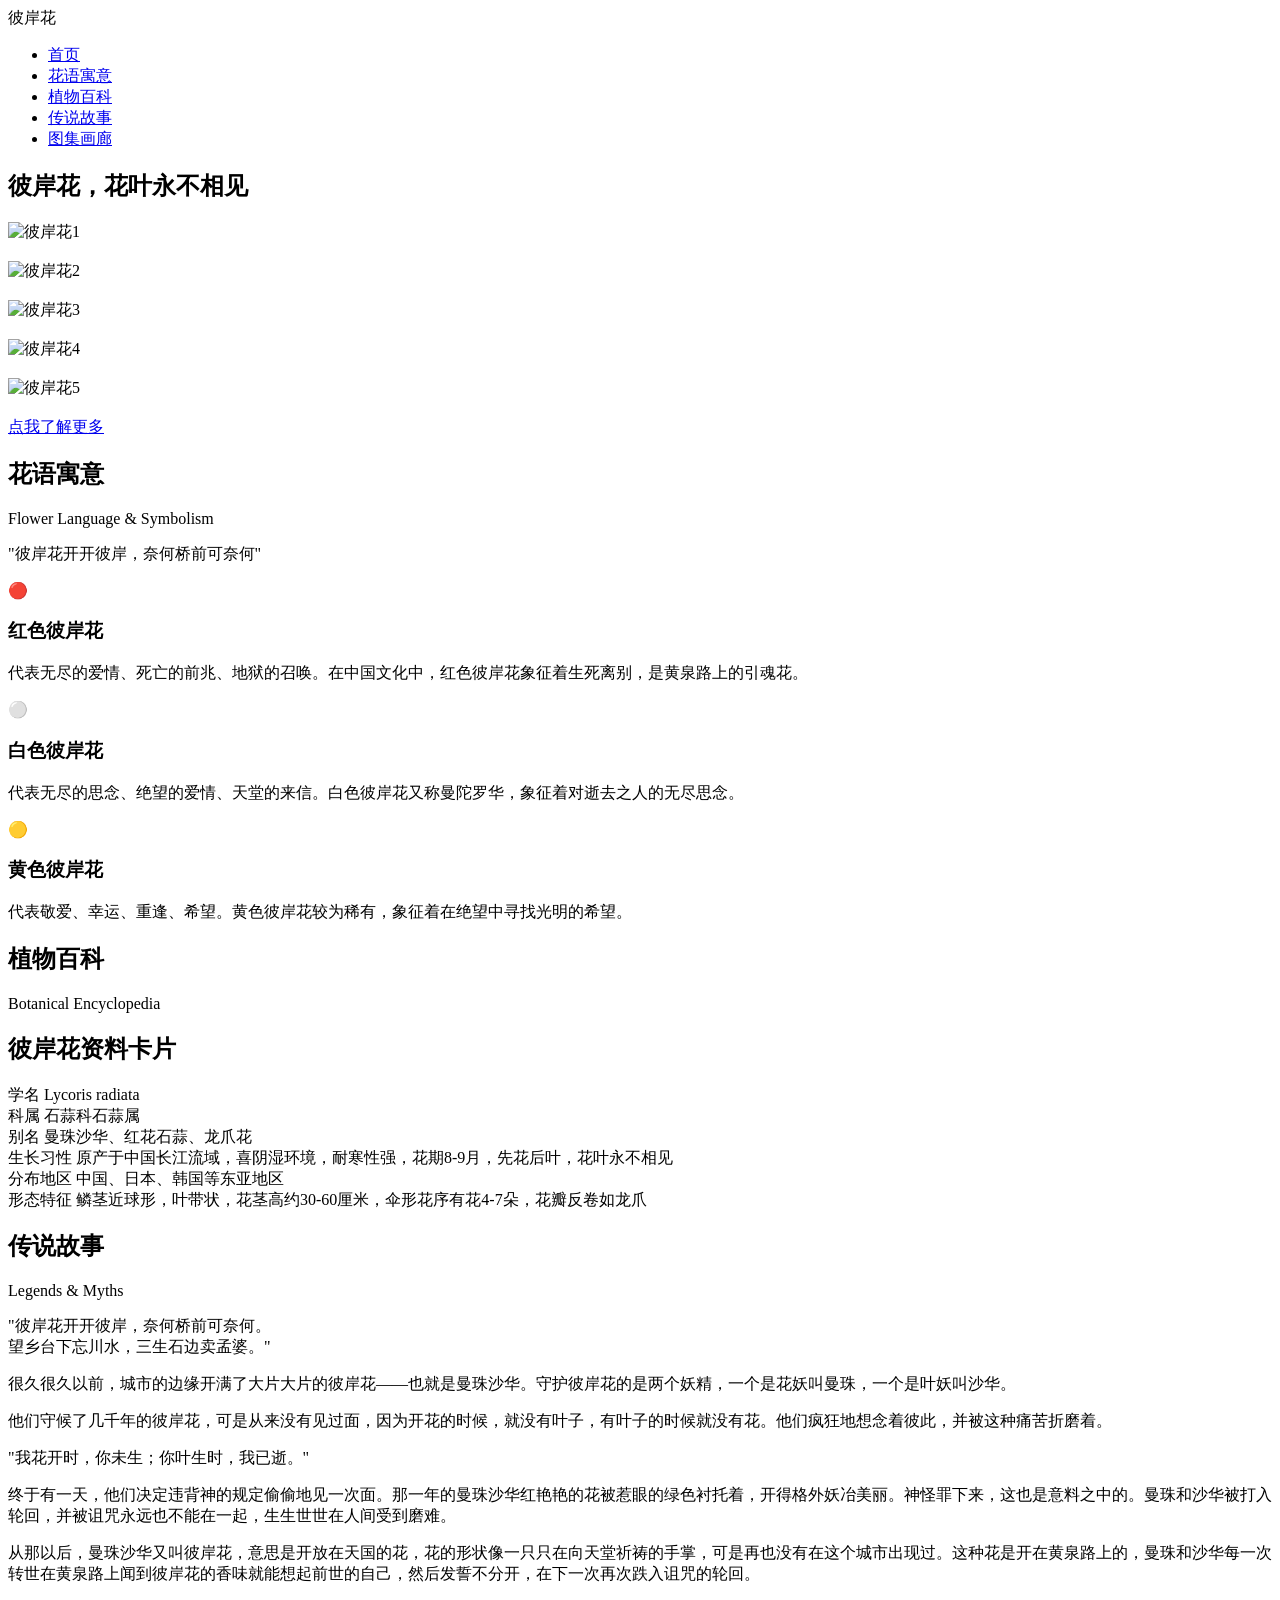
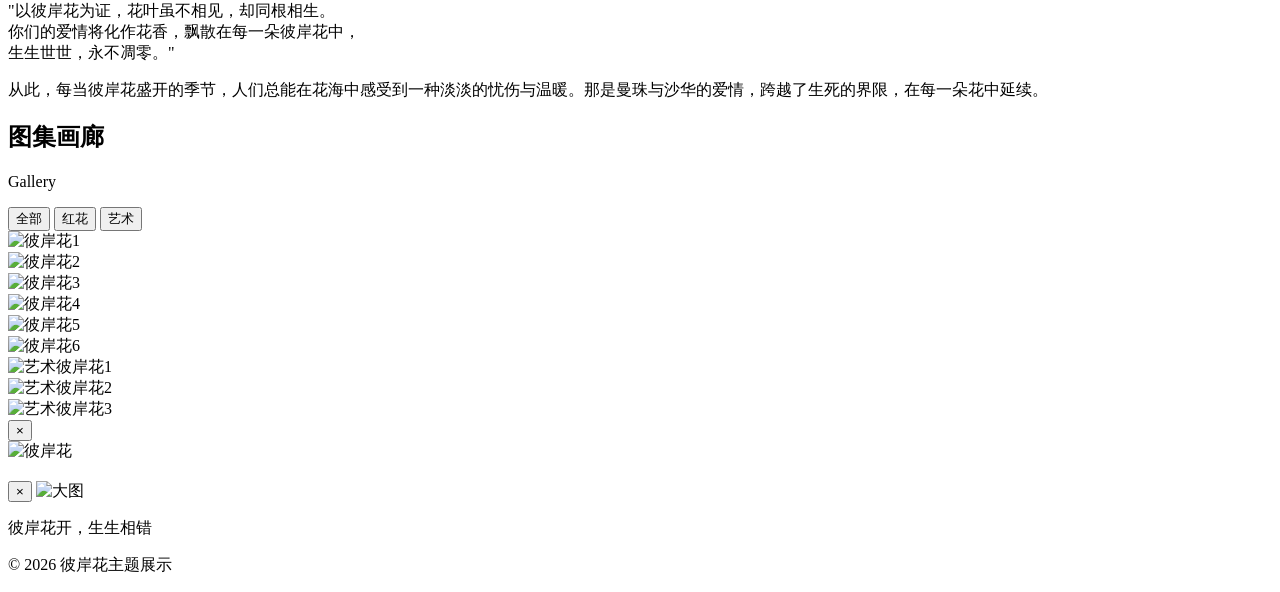
==== index.html @ a789570f "Add files via upload" ====
﻿<!DOCTYPE html>
<html lang="zh-CN">
<head>
    <meta charset="UTF-8">
    <meta name="viewport" content="width=device-width, initial-scale=1.0">
    <title>彼岸花?- 花叶永不相见</title>
    <link href="https://fonts.googleapis.com/css2?family=Noto+Serif+SC:wght@300;400;600;700&family=Cinzel:wght@400;600&display=swap" rel="stylesheet">
    <link rel="stylesheet" href="css/style.css">
</head>
<body>
    <div class="particles" id="particles"></div>

    <nav class="navbar" id="navbar">
        <div class="nav-container">
            <div class="nav-logo" onclick="goHome()">彼岸花</div>
            <ul class="nav-links">
                <li><a href="#home" class="nav-link active">首页</a></li>
                <li><a href="#meaning" class="nav-link">花语寓意</a></li>
                <li><a href="#encyclopedia" class="nav-link">植物百科</a></li>
                <li><a href="#legend" class="nav-link">传说故事</a></li>
                <li><a href="#gallery" class="nav-link">图集画廊</a></li>
            </ul>
        </div>
    </nav>

<section class="home-section" id="home">
        <div class="home-bg"></div>
        <div class="home-overlay"></div>
        
        <h1 class="home-title">彼岸花，花叶永不相见</h1>
        
        <div class="gallery">
            <div class="gallery-item">
                <img src="https://chat-image.stepfun.com/tos-cn-i-9xxiciwj9y/61bf7e4d0f884f94bd06cba8358c5c0d~tplv-9xxiciwj9y-image.image" alt="彼岸花1" loading="lazy">
                <div class="reflection"><img src="https://chat-image.stepfun.com/tos-cn-i-9xxiciwj9y/61bf7e4d0f884f94bd06cba8358c5c0d~tplv-9xxiciwj9y-image.image" alt=""></div>
            </div>
            <div class="gallery-item">
                <img src="https://chat-image.stepfun.com/tos-cn-i-9xxiciwj9y/e67b944f9f6040c691f8651fb9224ced~tplv-9xxiciwj9y-image.image" alt="彼岸花2" loading="lazy">
                <div class="reflection"><img src="https://chat-image.stepfun.com/tos-cn-i-9xxiciwj9y/e67b944f9f6040c691f8651fb9224ced~tplv-9xxiciwj9y-image.image" alt=""></div>
            </div>
            <div class="gallery-item">
                <img src="https://chat-image.stepfun.com/tos-cn-i-9xxiciwj9y/4b139990c70d4673a95e34310ca3e1bc~tplv-9xxiciwj9y-image.image" alt="彼岸花3" loading="lazy">
                <div class="reflection"><img src="https://chat-image.stepfun.com/tos-cn-i-9xxiciwj9y/4b139990c70d4673a95e34310ca3e1bc~tplv-9xxiciwj9y-image.image" alt=""></div>
            </div>
            <div class="gallery-item">
                <img src="https://chat-image.stepfun.com/tos-cn-i-9xxiciwj9y/520f0f4b93d1445a9ccebab48f441dea~tplv-9xxiciwj9y-image.image" alt="彼岸花4" loading="lazy">
                <div class="reflection"><img src="https://chat-image.stepfun.com/tos-cn-i-9xxiciwj9y/520f0f4b93d1445a9ccebab48f441dea~tplv-9xxiciwj9y-image.image" alt=""></div>
            </div>
            <div class="gallery-item">
                <img src="https://chat-image.stepfun.com/tos-cn-i-9xxiciwj9y/96ccd3e91bcd44f58f0f7b4d4b2bee2b~tplv-9xxiciwj9y-image.image" alt="彼岸花5" loading="lazy">
                <div class="reflection"><img src="https://chat-image.stepfun.com/tos-cn-i-9xxiciwj9y/96ccd3e91bcd44f58f0f7b4d4b2bee2b~tplv-9xxiciwj9y-image.image" alt=""></div>
            </div>
        </div>
        
        <a href="#meaning" class="explore-btn">点我了解更多</a>
    </section>

    <section class="page-content single-page-section" id="meaning">

        <div class="page-header">
            <h1 class="page-title">花语寓意</h1>
            <p class="page-subtitle">Flower Language & Symbolism</p>
        </div>

        <section class="meaning-section">
            <div class="meaning-intro">
                <p class="meaning-quote">"彼岸花开开彼岸，奈何桥前可奈何"</p>
            </div>

            <div class="meaning-grid">
                <div class="meaning-card" onclick="openModal('red')">
                    <div class="card-icon">🔴</div>
                    <h3>红色彼岸花</h3>
                    <p>代表无尽的爱情、死亡的前兆、地狱的召唤。在中国文化中，红色彼岸花象征着生死离别，是黄泉路上的引魂花。</p>
                </div>

                <div class="meaning-card" onclick="openModal('white')">
                    <div class="card-icon">⚪</div>
                    <h3>白色彼岸花</h3>
                    <p>代表无尽的思念、绝望的爱情、天堂的来信。白色彼岸花又称曼陀罗华，象征着对逝去之人的无尽思念。</p>
                </div>

                <div class="meaning-card" onclick="openModal('yellow')">
                    <div class="card-icon">🟡</div>
                    <h3>黄色彼岸花</h3>
                    <p>代表敬爱、幸运、重逢、希望。黄色彼岸花较为稀有，象征着在绝望中寻找光明的希望。</p>
                </div>
            </div>
        </section>
    
    </section>

    <section class="page-content single-page-section" id="encyclopedia">

        <div class="page-header">
            <h1 class="page-title">植物百科</h1>
            <p class="page-subtitle">Botanical Encyclopedia</p>
        </div>

        <section class="encyclopedia-section">
            <div class="info-card-main">
                <h2 class="info-card-title">彼岸花资料卡片</h2>
                <div class="info-list">
                    <div class="info-item">
                        <span class="info-label">学名</span>
                        <span class="info-value">Lycoris radiata</span>
                    </div>
                    <div class="info-item">
                        <span class="info-label">科属</span>
                        <span class="info-value">石蒜科石蒜属</span>
                    </div>
                    <div class="info-item">
                        <span class="info-label">别名</span>
                        <span class="info-value">曼珠沙华、红花石蒜、龙爪花</span>
                    </div>
                    <div class="info-item">
                        <span class="info-label">生长习性</span>
                        <span class="info-value">原产于中国长江流域，喜阴湿环境，耐寒性强，花期8-9月，先花后叶，花叶永不相见</span>
                    </div>
                    <div class="info-item">
                        <span class="info-label">分布地区</span>
                        <span class="info-value">中国、日本、韩国等东亚地区</span>
                    </div>
                    <div class="info-item">
                        <span class="info-label">形态特征</span>
                        <span class="info-value">鳞茎近球形，叶带状，花茎高约30-60厘米，伞形花序有花4-7朵，花瓣反卷如龙爪</span>
                    </div>
                </div>
            </div>
        </section>
    
    </section>

    <section class="page-content single-page-section" id="legend">

        <div class="page-header">
            <h1 class="page-title">传说故事</h1>
            <p class="page-subtitle">Legends & Myths</p>
        </div>

        <section class="legend-section">
            <div class="legend-content">
                <div class="legend-quote">
                    "彼岸花开开彼岸，奈何桥前可奈何。<br>
                    望乡台下忘川水，三生石边卖孟婆。"
                </div>

                <p>很久很久以前，城市的边缘开满了大片大片的彼岸花——也就是曼珠沙华。守护彼岸花的是两个妖精，一个是花妖叫曼珠，一个是叶妖叫沙华。</p>

                <p>他们守候了几千年的彼岸花，可是从来没有见过面，因为开花的时候，就没有叶子，有叶子的时候就没有花。他们疯狂地想念着彼此，并被这种痛苦折磨着。</p>

                <div class="legend-quote">
                    "我花开时，你未生；你叶生时，我已逝。"
                </div>

                <p>终于有一天，他们决定违背神的规定偷偷地见一次面。那一年的曼珠沙华红艳艳的花被惹眼的绿色衬托着，开得格外妖冶美丽。神怪罪下来，这也是意料之中的。曼珠和沙华被打入轮回，并被诅咒永远也不能在一起，生生世世在人间受到磨难。</p>

                <p>从那以后，曼珠沙华又叫彼岸花，意思是开放在天国的花，花的形状像一只只在向天堂祈祷的手掌，可是再也没有在这个城市出现过。这种花是开在黄泉路上的，曼珠和沙华每一次转世在黄泉路上闻到彼岸花的香味就能想起前世的自己，然后发誓不分开，在下一次再次跌入诅咒的轮回。</p>

                <div class="legend-quote">
                    "以彼岸花为证，花叶虽不相见，却同根相生。<br>
                    你们的爱情将化作花香，飘散在每一朵彼岸花中，<br>
                    生生世世，永不凋零。"
                </div>

                <p>从此，每当彼岸花盛开的季节，人们总能在花海中感受到一种淡淡的忧伤与温暖。那是曼珠与沙华的爱情，跨越了生死的界限，在每一朵花中延续。</p>
            </div>
        </section>
    
    </section>

    <section class="page-content single-page-section" id="gallery">

        <div class="page-header">
            <h1 class="page-title">图集画廊</h1>
            <p class="page-subtitle">Gallery</p>
        </div>

        <section class="gallery-section">
            <div class="gallery-filter">
                <button class="filter-btn active" data-filter="all">全部</button>
                <button class="filter-btn" data-filter="red">红花</button>
                <button class="filter-btn" data-filter="art">艺术</button>
            </div>

            <div class="gallery-grid">
                <div class="gallery-grid-item" data-category="red">
                    <img src="https://chat-image.stepfun.com/tos-cn-i-9xxiciwj9y/61bf7e4d0f884f94bd06cba8358c5c0d~tplv-9xxiciwj9y-image.image" alt="彼岸花1">
                </div>
                <div class="gallery-grid-item" data-category="red">
                    <img src="https://chat-image.stepfun.com/tos-cn-i-9xxiciwj9y/e67b944f9f6040c691f8651fb9224ced~tplv-9xxiciwj9y-image.image" alt="彼岸花2">
                </div>
                <div class="gallery-grid-item" data-category="red">
                    <img src="https://chat-image.stepfun.com/tos-cn-i-9xxiciwj9y/4b139990c70d4673a95e34310ca3e1bc~tplv-9xxiciwj9y-image.image" alt="彼岸花3">
                </div>
                <div class="gallery-grid-item" data-category="red">
                    <img src="https://chat-image.stepfun.com/tos-cn-i-9xxiciwj9y/520f0f4b93d1445a9ccebab48f441dea~tplv-9xxiciwj9y-image.image" alt="彼岸花4">
                </div>
                <div class="gallery-grid-item" data-category="red">
                    <img src="https://chat-image.stepfun.com/tos-cn-i-9xxiciwj9y/96ccd3e91bcd44f58f0f7b4d4b2bee2b~tplv-9xxiciwj9y-image.image" alt="彼岸花5">
                </div>
                <div class="gallery-grid-item" data-category="red">
                    <img src="https://chat-image.stepfun.com/tos-cn-i-9xxiciwj9y/fe97ab08636d4331b849d9edc5410463~tplv-9xxiciwj9y-image.image" alt="彼岸花6">
                </div>
                <div class="gallery-grid-item" data-category="art">
                    <img src="https://chat-image.stepfun.com/tos-cn-i-9xxiciwj9y/41e91928c6134a3686fac70a3fae1619~tplv-9xxiciwj9y-image.image" alt="艺术彼岸花1">
                </div>
                <div class="gallery-grid-item" data-category="art">
                    <img src="https://chat-image.stepfun.com/tos-cn-i-9xxiciwj9y/5e4a88eedfc74b8381b86f35b4298204~tplv-9xxiciwj9y-image.image" alt="艺术彼岸花2">
                </div>
                <div class="gallery-grid-item" data-category="art">
                    <img src="https://chat-image.stepfun.com/tos-cn-i-9xxiciwj9y/b3c3f65bc3d44114816208895be1b74e~tplv-9xxiciwj9y-image.image" alt="艺术彼岸花3">
                </div>
            </div>
        </section>
    
    </section>

    <div class="modal-overlay" id="modalOverlay" onclick="closeModal(event)">
        <div class="modal-content" onclick="event.stopPropagation()">
            <button class="modal-close" onclick="closeModal()">&times;</button>
            <div class="modal-body">
                <div class="modal-image">
                    <img id="modalImg" src="" alt="彼岸花">
                </div>
                <div class="modal-text">
                    <h3 id="modalTitle"></h3>
                    <p id="modalDesc"></p>
                </div>
            </div>
        </div>
    </div>

    <!-- 页脚 -->

    <div class="lightbox" id="lightbox">
        <div class="lightbox-content">
            <button class="lightbox-close" onclick="closeLightbox()">&times;</button>
            <img src="" alt="大图" id="lightbox-img">
        </div>
    </div>

    <!-- 页脚 -->

    <footer class="footer">
        <div class="footer-content">
            <p class="footer-text">彼岸花开，生生相错</p>
            <p class="footer-copyright">© 2026 彼岸花主题展示</p>
        </div>
    </footer>

    <script src="js/main.js"></script>
    <script src="js/gallery.js"></script>
    <script>

        const modalData = {
            red: {
                title: '红色彼岸花',
                image: 'https://chat-image.stepfun.com/tos-cn-i-9xxiciwj9y/56d2d095294c432498c06f054a56cc3f~tplv-9xxiciwj9y-image.image',
                desc: '代表无尽的爱情、死亡的前兆、地狱的召唤。在中国文化中，红色彼岸花象征着生死离别，是黄泉路上的引魂花。'
            },
            white: {
                title: '白色彼岸花',
                image: 'https://chat-image.stepfun.com/tos-cn-i-9xxiciwj9y/766ebb539b604a15ac631e46080cce99~tplv-9xxiciwj9y-image.image',
                desc: '代表无尽的思念、绝望的爱情、天堂的来信。白色彼岸花又称曼陀罗华，象征着对逝去之人的无尽思念。'
            },
            yellow: {
                title: '黄色彼岸花',
                image: 'https://chat-image.stepfun.com/tos-cn-i-9xxiciwj9y/1d9c2271aad242e0a7a9533d956745e4~tplv-9xxiciwj9y-image.image',
                desc: '代表敬爱、幸运、重逢、希望。黄色彼岸花较为稀有，象征着在绝望中寻找光明的希望。'
            }
        };

        function openModal(type) {
            const data = modalData[type];
            document.getElementById('modalImg').src = data.image;
            document.getElementById('modalTitle').textContent = data.title;
            document.getElementById('modalDesc').textContent = data.desc;
            document.getElementById('modalOverlay').classList.add('active');
            document.body.style.overflow = 'hidden';
        }

        function closeModal(event) {
            if (!event || event.target === document.getElementById('modalOverlay')) {
                document.getElementById('modalOverlay').classList.remove('active');
                document.body.style.overflow = '';
            }
        }

        document.addEventListener('keydown', (e) => {
            if (e.key === 'Escape') closeModal();
        });
    
    </script>
</body>
</html>
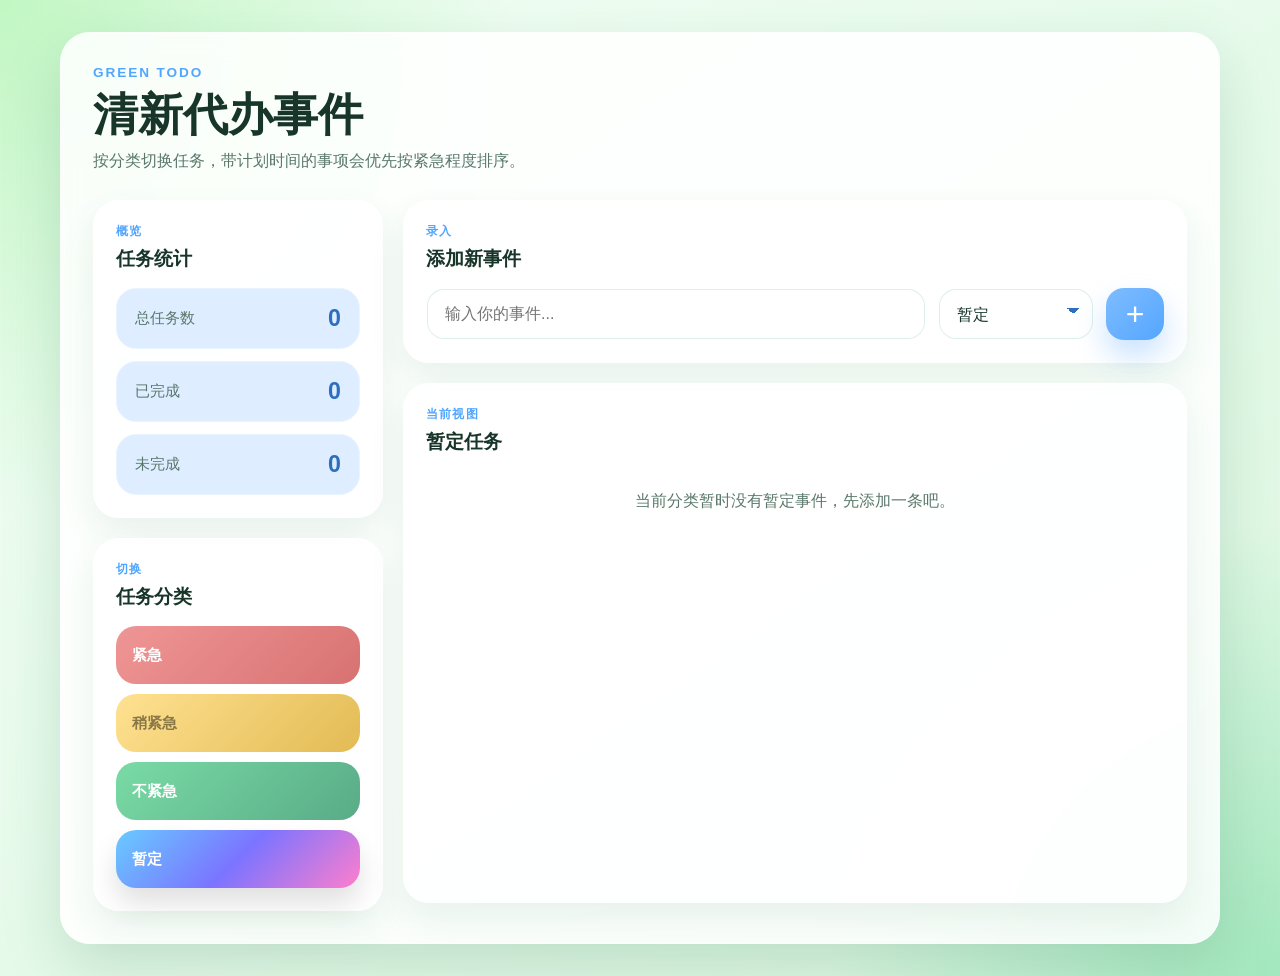
==== commit 731f3702: "Add files via upload 一个待做事件清单，用于计划每日任务，支持添加事件，选择紧急程度，事件的三点菜单可标记事件的状态（如完成，未完成），删除事件，计划什么事件完成。" ====
--- a/index.html
+++ b/index.html
@@ -1,296 +1,125 @@
-﻿<!DOCTYPE html>
+<!DOCTYPE html>
 <html lang="zh-CN">
 <head>
-    <meta charset="UTF-8">
-    <meta name="viewport" content="width=device-width, initial-scale=1.0">
-    <title>彼岸花?- 花叶永不相见</title>
-    <link href="https://fonts.googleapis.com/css2?family=Noto+Serif+SC:wght@300;400;600;700&family=Cinzel:wght@400;600&display=swap" rel="stylesheet">
-    <link rel="stylesheet" href="css/style.css">
+  <meta charset="UTF-8">
+  <meta name="viewport" content="width=device-width, initial-scale=1.0">
+  <title>清新代办清单</title>
+  <link rel="stylesheet" href="style.css">
 </head>
-<body>
-    <div class="particles" id="particles"></div>
+<body data-category="tentative">
+  <main class="app-shell">
+    <section class="todo-card">
+      <div class="hero">
+        <p class="eyebrow">Green Todo</p>
+        <h1>清新代办事件</h1>
+        <p class="subtitle">按分类切换任务，带计划时间的事项会优先按紧急程度排序。</p>
+      </div>
 
-    <nav class="navbar" id="navbar">
-        <div class="nav-container">
-            <div class="nav-logo" onclick="goHome()">彼岸花</div>
-            <ul class="nav-links">
-                <li><a href="#home" class="nav-link active">首页</a></li>
-                <li><a href="#meaning" class="nav-link">花语寓意</a></li>
-                <li><a href="#encyclopedia" class="nav-link">植物百科</a></li>
-                <li><a href="#legend" class="nav-link">传说故事</a></li>
-                <li><a href="#gallery" class="nav-link">图集画廊</a></li>
-            </ul>
-        </div>
-    </nav>
-
-<section class="home-section" id="home">
-        <div class="home-bg"></div>
-        <div class="home-overlay"></div>
-        
-        <h1 class="home-title">彼岸花，花叶永不相见</h1>
-        
-        <div class="gallery">
-            <div class="gallery-item">
-                <img src="https://chat-image.stepfun.com/tos-cn-i-9xxiciwj9y/61bf7e4d0f884f94bd06cba8358c5c0d~tplv-9xxiciwj9y-image.image" alt="彼岸花1" loading="lazy">
-                <div class="reflection"><img src="https://chat-image.stepfun.com/tos-cn-i-9xxiciwj9y/61bf7e4d0f884f94bd06cba8358c5c0d~tplv-9xxiciwj9y-image.image" alt=""></div>
-            </div>
-            <div class="gallery-item">
-                <img src="https://chat-image.stepfun.com/tos-cn-i-9xxiciwj9y/e67b944f9f6040c691f8651fb9224ced~tplv-9xxiciwj9y-image.image" alt="彼岸花2" loading="lazy">
-                <div class="reflection"><img src="https://chat-image.stepfun.com/tos-cn-i-9xxiciwj9y/e67b944f9f6040c691f8651fb9224ced~tplv-9xxiciwj9y-image.image" alt=""></div>
-            </div>
-            <div class="gallery-item">
-                <img src="https://chat-image.stepfun.com/tos-cn-i-9xxiciwj9y/4b139990c70d4673a95e34310ca3e1bc~tplv-9xxiciwj9y-image.image" alt="彼岸花3" loading="lazy">
-                <div class="reflection"><img src="https://chat-image.stepfun.com/tos-cn-i-9xxiciwj9y/4b139990c70d4673a95e34310ca3e1bc~tplv-9xxiciwj9y-image.image" alt=""></div>
-            </div>
-            <div class="gallery-item">
-                <img src="https://chat-image.stepfun.com/tos-cn-i-9xxiciwj9y/520f0f4b93d1445a9ccebab48f441dea~tplv-9xxiciwj9y-image.image" alt="彼岸花4" loading="lazy">
-                <div class="reflection"><img src="https://chat-image.stepfun.com/tos-cn-i-9xxiciwj9y/520f0f4b93d1445a9ccebab48f441dea~tplv-9xxiciwj9y-image.image" alt=""></div>
-            </div>
-            <div class="gallery-item">
-                <img src="https://chat-image.stepfun.com/tos-cn-i-9xxiciwj9y/96ccd3e91bcd44f58f0f7b4d4b2bee2b~tplv-9xxiciwj9y-image.image" alt="彼岸花5" loading="lazy">
-                <div class="reflection"><img src="https://chat-image.stepfun.com/tos-cn-i-9xxiciwj9y/96ccd3e91bcd44f58f0f7b4d4b2bee2b~tplv-9xxiciwj9y-image.image" alt=""></div>
-            </div>
-        </div>
-        
-        <a href="#meaning" class="explore-btn">点我了解更多</a>
-    </section>
-
-    <section class="page-content single-page-section" id="meaning">
-
-        <div class="page-header">
-            <h1 class="page-title">花语寓意</h1>
-            <p class="page-subtitle">Flower Language & Symbolism</p>
-        </div>
-
-        <section class="meaning-section">
-            <div class="meaning-intro">
-                <p class="meaning-quote">"彼岸花开开彼岸，奈何桥前可奈何"</p>
+      <div class="dashboard-layout">
+        <aside class="dashboard-sidebar">
+          <section class="dashboard-panel stats-panel" aria-label="任务统计">
+            <div class="panel-heading">
+              <p class="panel-kicker">概览</p>
+              <h2>任务统计</h2>
             </div>
 
-            <div class="meaning-grid">
-                <div class="meaning-card" onclick="openModal('red')">
-                    <div class="card-icon">🔴</div>
-                    <h3>红色彼岸花</h3>
-                    <p>代表无尽的爱情、死亡的前兆、地狱的召唤。在中国文化中，红色彼岸花象征着生死离别，是黄泉路上的引魂花。</p>
-                </div>
+            <div class="stats-stack">
+              <article class="stat-chip">
+                <span class="stat-label">总任务数</span>
+                <strong id="total-count">0</strong>
+              </article>
+              <article class="stat-chip">
+                <span class="stat-label">已完成</span>
+                <strong id="completed-count">0</strong>
+              </article>
+              <article class="stat-chip">
+                <span class="stat-label">未完成</span>
+                <strong id="pending-count">0</strong>
+              </article>
+            </div>
+          </section>
 
-                <div class="meaning-card" onclick="openModal('white')">
-                    <div class="card-icon">⚪</div>
-                    <h3>白色彼岸花</h3>
-                    <p>代表无尽的思念、绝望的爱情、天堂的来信。白色彼岸花又称曼陀罗华，象征着对逝去之人的无尽思念。</p>
-                </div>
-
-                <div class="meaning-card" onclick="openModal('yellow')">
-                    <div class="card-icon">🟡</div>
-                    <h3>黄色彼岸花</h3>
-                    <p>代表敬爱、幸运、重逢、希望。黄色彼岸花较为稀有，象征着在绝望中寻找光明的希望。</p>
-                </div>
-            </div>
-        </section>
-    
-    </section>
-
-    <section class="page-content single-page-section" id="encyclopedia">
-
-        <div class="page-header">
-            <h1 class="page-title">植物百科</h1>
-            <p class="page-subtitle">Botanical Encyclopedia</p>
-        </div>
-
-        <section class="encyclopedia-section">
-            <div class="info-card-main">
-                <h2 class="info-card-title">彼岸花资料卡片</h2>
-                <div class="info-list">
-                    <div class="info-item">
-                        <span class="info-label">学名</span>
-                        <span class="info-value">Lycoris radiata</span>
-                    </div>
-                    <div class="info-item">
-                        <span class="info-label">科属</span>
-                        <span class="info-value">石蒜科石蒜属</span>
-                    </div>
-                    <div class="info-item">
-                        <span class="info-label">别名</span>
-                        <span class="info-value">曼珠沙华、红花石蒜、龙爪花</span>
-                    </div>
-                    <div class="info-item">
-                        <span class="info-label">生长习性</span>
-                        <span class="info-value">原产于中国长江流域，喜阴湿环境，耐寒性强，花期8-9月，先花后叶，花叶永不相见</span>
-                    </div>
-                    <div class="info-item">
-                        <span class="info-label">分布地区</span>
-                        <span class="info-value">中国、日本、韩国等东亚地区</span>
-                    </div>
-                    <div class="info-item">
-                        <span class="info-label">形态特征</span>
-                        <span class="info-value">鳞茎近球形，叶带状，花茎高约30-60厘米，伞形花序有花4-7朵，花瓣反卷如龙爪</span>
-                    </div>
-                </div>
-            </div>
-        </section>
-    
-    </section>
-
-    <section class="page-content single-page-section" id="legend">
-
-        <div class="page-header">
-            <h1 class="page-title">传说故事</h1>
-            <p class="page-subtitle">Legends & Myths</p>
-        </div>
-
-        <section class="legend-section">
-            <div class="legend-content">
-                <div class="legend-quote">
-                    "彼岸花开开彼岸，奈何桥前可奈何。<br>
-                    望乡台下忘川水，三生石边卖孟婆。"
-                </div>
-
-                <p>很久很久以前，城市的边缘开满了大片大片的彼岸花——也就是曼珠沙华。守护彼岸花的是两个妖精，一个是花妖叫曼珠，一个是叶妖叫沙华。</p>
-
-                <p>他们守候了几千年的彼岸花，可是从来没有见过面，因为开花的时候，就没有叶子，有叶子的时候就没有花。他们疯狂地想念着彼此，并被这种痛苦折磨着。</p>
-
-                <div class="legend-quote">
-                    "我花开时，你未生；你叶生时，我已逝。"
-                </div>
-
-                <p>终于有一天，他们决定违背神的规定偷偷地见一次面。那一年的曼珠沙华红艳艳的花被惹眼的绿色衬托着，开得格外妖冶美丽。神怪罪下来，这也是意料之中的。曼珠和沙华被打入轮回，并被诅咒永远也不能在一起，生生世世在人间受到磨难。</p>
-
-                <p>从那以后，曼珠沙华又叫彼岸花，意思是开放在天国的花，花的形状像一只只在向天堂祈祷的手掌，可是再也没有在这个城市出现过。这种花是开在黄泉路上的，曼珠和沙华每一次转世在黄泉路上闻到彼岸花的香味就能想起前世的自己，然后发誓不分开，在下一次再次跌入诅咒的轮回。</p>
-
-                <div class="legend-quote">
-                    "以彼岸花为证，花叶虽不相见，却同根相生。<br>
-                    你们的爱情将化作花香，飘散在每一朵彼岸花中，<br>
-                    生生世世，永不凋零。"
-                </div>
-
-                <p>从此，每当彼岸花盛开的季节，人们总能在花海中感受到一种淡淡的忧伤与温暖。那是曼珠与沙华的爱情，跨越了生死的界限，在每一朵花中延续。</p>
-            </div>
-        </section>
-    
-    </section>
-
-    <section class="page-content single-page-section" id="gallery">
-
-        <div class="page-header">
-            <h1 class="page-title">图集画廊</h1>
-            <p class="page-subtitle">Gallery</p>
-        </div>
-
-        <section class="gallery-section">
-            <div class="gallery-filter">
-                <button class="filter-btn active" data-filter="all">全部</button>
-                <button class="filter-btn" data-filter="red">红花</button>
-                <button class="filter-btn" data-filter="art">艺术</button>
+          <nav class="dashboard-panel category-panel" aria-label="任务分类导航">
+            <div class="panel-heading">
+              <p class="panel-kicker">切换</p>
+              <h2>任务分类</h2>
             </div>
 
-            <div class="gallery-grid">
-                <div class="gallery-grid-item" data-category="red">
-                    <img src="https://chat-image.stepfun.com/tos-cn-i-9xxiciwj9y/61bf7e4d0f884f94bd06cba8358c5c0d~tplv-9xxiciwj9y-image.image" alt="彼岸花1">
-                </div>
-                <div class="gallery-grid-item" data-category="red">
-                    <img src="https://chat-image.stepfun.com/tos-cn-i-9xxiciwj9y/e67b944f9f6040c691f8651fb9224ced~tplv-9xxiciwj9y-image.image" alt="彼岸花2">
-                </div>
-                <div class="gallery-grid-item" data-category="red">
-                    <img src="https://chat-image.stepfun.com/tos-cn-i-9xxiciwj9y/4b139990c70d4673a95e34310ca3e1bc~tplv-9xxiciwj9y-image.image" alt="彼岸花3">
-                </div>
-                <div class="gallery-grid-item" data-category="red">
-                    <img src="https://chat-image.stepfun.com/tos-cn-i-9xxiciwj9y/520f0f4b93d1445a9ccebab48f441dea~tplv-9xxiciwj9y-image.image" alt="彼岸花4">
-                </div>
-                <div class="gallery-grid-item" data-category="red">
-                    <img src="https://chat-image.stepfun.com/tos-cn-i-9xxiciwj9y/96ccd3e91bcd44f58f0f7b4d4b2bee2b~tplv-9xxiciwj9y-image.image" alt="彼岸花5">
-                </div>
-                <div class="gallery-grid-item" data-category="red">
-                    <img src="https://chat-image.stepfun.com/tos-cn-i-9xxiciwj9y/fe97ab08636d4331b849d9edc5410463~tplv-9xxiciwj9y-image.image" alt="彼岸花6">
-                </div>
-                <div class="gallery-grid-item" data-category="art">
-                    <img src="https://chat-image.stepfun.com/tos-cn-i-9xxiciwj9y/41e91928c6134a3686fac70a3fae1619~tplv-9xxiciwj9y-image.image" alt="艺术彼岸花1">
-                </div>
-                <div class="gallery-grid-item" data-category="art">
-                    <img src="https://chat-image.stepfun.com/tos-cn-i-9xxiciwj9y/5e4a88eedfc74b8381b86f35b4298204~tplv-9xxiciwj9y-image.image" alt="艺术彼岸花2">
-                </div>
-                <div class="gallery-grid-item" data-category="art">
-                    <img src="https://chat-image.stepfun.com/tos-cn-i-9xxiciwj9y/b3c3f65bc3d44114816208895be1b74e~tplv-9xxiciwj9y-image.image" alt="艺术彼岸花3">
-                </div>
+            <div class="category-nav">
+              <button class="category-tab" type="button" data-category-tab data-category="urgent">紧急</button>
+              <button class="category-tab" type="button" data-category-tab data-category="soon">稍紧急</button>
+              <button class="category-tab" type="button" data-category-tab data-category="relaxed">不紧急</button>
+              <button class="category-tab is-active" type="button" data-category-tab data-category="tentative">暂定</button>
             </div>
+          </nav>
+        </aside>
+
+        <section class="dashboard-main">
+          <section class="dashboard-panel composer-panel">
+            <div class="panel-heading">
+              <p class="panel-kicker">录入</p>
+              <h2>添加新事件</h2>
+            </div>
+
+            <form class="todo-form" id="todo-form">
+              <label class="sr-only" for="todo-input">输入代办事件</label>
+              <input
+                id="todo-input"
+                class="todo-input"
+                type="text"
+                name="todo"
+                placeholder="输入你的事件..."
+                maxlength="120"
+                autocomplete="off"
+              >
+
+              <label class="sr-only" for="category-select">选择任务分类</label>
+              <select id="category-select" class="category-select" name="category">
+                <option value="urgent">紧急</option>
+                <option value="soon">稍紧急</option>
+                <option value="relaxed">不紧急</option>
+                <option value="tentative" selected>暂定</option>
+              </select>
+
+              <button class="add-button" type="submit" aria-label="添加任务">+</button>
+            </form>
+          </section>
+
+          <section class="dashboard-panel list-panel">
+            <div class="panel-heading list-heading">
+              <div>
+                <p class="panel-kicker">当前视图</p>
+                <h2 id="current-category-title">暂定任务</h2>
+              </div>
+            </div>
+
+            <ul class="todo-list" id="todo-list" aria-live="polite"></ul>
+            <p class="empty-state" id="empty-state">当前分类还没有事件，先添加一条开始吧。</p>
+          </section>
         </section>
-    
+      </div>
     </section>
+  </main>
 
-    <div class="modal-overlay" id="modalOverlay" onclick="closeModal(event)">
-        <div class="modal-content" onclick="event.stopPropagation()">
-            <button class="modal-close" onclick="closeModal()">&times;</button>
-            <div class="modal-body">
-                <div class="modal-image">
-                    <img id="modalImg" src="" alt="彼岸花">
-                </div>
-                <div class="modal-text">
-                    <h3 id="modalTitle"></h3>
-                    <p id="modalDesc"></p>
-                </div>
-            </div>
+  <div class="planner-modal hidden" id="planner-modal" role="dialog" aria-modal="true" aria-labelledby="planner-title">
+    <div class="planner-panel">
+      <div class="planner-header">
+        <h2 id="planner-title">设置计划时间</h2>
+        <button class="planner-close" id="planner-close" type="button" aria-label="关闭弹窗">×</button>
+      </div>
+      <p class="planner-copy" id="planner-task-text"></p>
+      <form class="planner-form" id="planner-form">
+        <label class="planner-label" for="planner-input">计划时间</label>
+        <input id="planner-input" class="planner-input" type="datetime-local">
+        <div class="planner-actions">
+          <button class="planner-button planner-button-soft" id="planner-clear" type="button">清除</button>
+          <button class="planner-button planner-button-ghost" id="planner-cancel" type="button">取消</button>
+          <button class="planner-button planner-button-primary" type="submit">保存</button>
         </div>
+      </form>
     </div>
+  </div>
 
-    <!-- 页脚 -->
-
-    <div class="lightbox" id="lightbox">
-        <div class="lightbox-content">
-            <button class="lightbox-close" onclick="closeLightbox()">&times;</button>
-            <img src="" alt="大图" id="lightbox-img">
-        </div>
-    </div>
-
-    <!-- 页脚 -->
-
-    <footer class="footer">
-        <div class="footer-content">
-            <p class="footer-text">彼岸花开，生生相错</p>
-            <p class="footer-copyright">© 2026 彼岸花主题展示</p>
-        </div>
-    </footer>
-
-    <script src="js/main.js"></script>
-    <script src="js/gallery.js"></script>
-    <script>
-
-        const modalData = {
-            red: {
-                title: '红色彼岸花',
-                image: 'https://chat-image.stepfun.com/tos-cn-i-9xxiciwj9y/56d2d095294c432498c06f054a56cc3f~tplv-9xxiciwj9y-image.image',
-                desc: '代表无尽的爱情、死亡的前兆、地狱的召唤。在中国文化中，红色彼岸花象征着生死离别，是黄泉路上的引魂花。'
-            },
-            white: {
-                title: '白色彼岸花',
-                image: 'https://chat-image.stepfun.com/tos-cn-i-9xxiciwj9y/766ebb539b604a15ac631e46080cce99~tplv-9xxiciwj9y-image.image',
-                desc: '代表无尽的思念、绝望的爱情、天堂的来信。白色彼岸花又称曼陀罗华，象征着对逝去之人的无尽思念。'
-            },
-            yellow: {
-                title: '黄色彼岸花',
-                image: 'https://chat-image.stepfun.com/tos-cn-i-9xxiciwj9y/1d9c2271aad242e0a7a9533d956745e4~tplv-9xxiciwj9y-image.image',
-                desc: '代表敬爱、幸运、重逢、希望。黄色彼岸花较为稀有，象征着在绝望中寻找光明的希望。'
-            }
-        };
-
-        function openModal(type) {
-            const data = modalData[type];
-            document.getElementById('modalImg').src = data.image;
-            document.getElementById('modalTitle').textContent = data.title;
-            document.getElementById('modalDesc').textContent = data.desc;
-            document.getElementById('modalOverlay').classList.add('active');
-            document.body.style.overflow = 'hidden';
-        }
-
-        function closeModal(event) {
-            if (!event || event.target === document.getElementById('modalOverlay')) {
-                document.getElementById('modalOverlay').classList.remove('active');
-                document.body.style.overflow = '';
-            }
-        }
-
-        document.addEventListener('keydown', (e) => {
-            if (e.key === 'Escape') closeModal();
-        });
-    
-    </script>
+  <script src="script.js"></script>
 </body>
-</html>+</html>
--- a/style.css
+++ b/style.css
@@ -0,0 +1,791 @@
+:root {
+  --bg-top: #f3fff6;
+  --bg-bottom: #daf6df;
+  --card-bg: rgba(255, 255, 255, 0.86);
+  --primary: #53a6ff;
+  --primary-dark: #2d6fbe;
+  --primary-soft: #deedff;
+  --primary-soft-strong: #c9dfff;
+  --text-main: #18352a;
+  --text-muted: #59786b;
+  --border: rgba(30, 155, 99, 0.15);
+  --danger: #d14c4c;
+  --danger-soft: rgba(209, 76, 76, 0.12);
+  --shadow: 0 24px 60px rgba(32, 111, 72, 0.18);
+}
+
+body[data-category="urgent"] {
+  --primary: #d74a4a;
+  --primary-dark: #a93232;
+  --primary-soft: #ffe0e0;
+  --primary-soft-strong: #ffc8c8;
+}
+
+body[data-category="soon"] {
+  --primary: #dfaa1f;
+  --primary-dark: #9d6f00;
+  --primary-soft: #fff2c9;
+  --primary-soft-strong: #ffe59a;
+}
+
+body[data-category="relaxed"] {
+  --primary: #1e9b63;
+  --primary-dark: #14754a;
+  --primary-soft: #d7f6e6;
+  --primary-soft-strong: #b9edd0;
+}
+
+body[data-category="tentative"] {
+  --primary: #53a6ff;
+  --primary-dark: #2d6fbe;
+  --primary-soft: #deedff;
+  --primary-soft-strong: #c9dfff;
+}
+
+* {
+  box-sizing: border-box;
+}
+
+body {
+  margin: 0;
+  min-height: 100vh;
+  font-family: "Segoe UI", "PingFang SC", "Microsoft YaHei", sans-serif;
+  color: var(--text-main);
+  background:
+    radial-gradient(circle at top left, rgba(144, 238, 144, 0.5), transparent 32%),
+    radial-gradient(circle at bottom right, rgba(95, 214, 149, 0.45), transparent 28%),
+    linear-gradient(145deg, var(--bg-top), var(--bg-bottom));
+  transition: background 0.28s ease;
+}
+
+.app-shell {
+  min-height: 100vh;
+  display: flex;
+  align-items: center;
+  justify-content: center;
+  padding: 32px 18px;
+}
+
+.todo-card {
+  width: min(100%, 1160px);
+  padding: 32px;
+  border-radius: 30px;
+  background: var(--card-bg);
+  backdrop-filter: blur(12px);
+  box-shadow: var(--shadow);
+  border: 1px solid rgba(255, 255, 255, 0.6);
+}
+
+.hero {
+  margin-bottom: 28px;
+}
+
+.eyebrow {
+  margin: 0 0 10px;
+  color: var(--primary);
+  font-size: 0.85rem;
+  font-weight: 700;
+  letter-spacing: 0.14em;
+  text-transform: uppercase;
+}
+
+.hero h1 {
+  margin: 0;
+  font-size: clamp(2rem, 4vw, 2.8rem);
+  line-height: 1.1;
+}
+
+.subtitle {
+  margin: 12px 0 0;
+  color: var(--text-muted);
+  font-size: 1rem;
+}
+
+.dashboard-layout {
+  display: grid;
+  grid-template-columns: 290px minmax(0, 1fr);
+  gap: 20px;
+  align-items: start;
+}
+
+.dashboard-sidebar,
+.dashboard-main {
+  display: grid;
+  gap: 20px;
+}
+
+.dashboard-panel {
+  border-radius: 26px;
+  padding: 22px;
+  background: rgba(255, 255, 255, 0.78);
+  border: 1px solid rgba(255, 255, 255, 0.72);
+  box-shadow: 0 16px 34px rgba(32, 111, 72, 0.09);
+}
+
+.panel-heading {
+  margin-bottom: 16px;
+}
+
+.panel-kicker {
+  margin: 0 0 6px;
+  color: var(--primary);
+  font-size: 0.78rem;
+  font-weight: 700;
+  letter-spacing: 0.1em;
+  text-transform: uppercase;
+}
+
+.panel-heading h2 {
+  margin: 0;
+  font-size: 1.2rem;
+}
+
+.todo-form {
+  display: grid;
+  grid-template-columns: minmax(0, 1fr) 156px 58px;
+  gap: 12px;
+}
+
+.todo-input,
+.category-select,
+.planner-input {
+  width: 100%;
+  border: 1px solid transparent;
+  border-radius: 18px;
+  padding: 16px 18px;
+  font-size: 1rem;
+  color: var(--text-main);
+  background: rgba(255, 255, 255, 0.95);
+  box-shadow: inset 0 0 0 1px var(--border);
+  transition: border-color 0.2s ease, box-shadow 0.2s ease, transform 0.2s ease;
+}
+
+.category-select {
+  cursor: pointer;
+  appearance: none;
+  background-image:
+    linear-gradient(45deg, transparent 50%, var(--primary-dark) 50%),
+    linear-gradient(135deg, var(--primary-dark) 50%, transparent 50%);
+  background-position:
+    calc(100% - 20px) calc(50% - 3px),
+    calc(100% - 14px) calc(50% - 3px);
+  background-size: 6px 6px, 6px 6px;
+  background-repeat: no-repeat;
+  padding-right: 38px;
+}
+
+.todo-input:focus,
+.category-select:focus,
+.planner-input:focus,
+.menu-trigger:focus,
+.menu-button:focus,
+.planner-button:focus,
+.planner-close:focus,
+.category-tab:focus {
+  outline: none;
+  box-shadow: 0 0 0 4px color-mix(in srgb, var(--primary) 18%, white);
+}
+
+.todo-input:focus,
+.category-select:focus,
+.planner-input:focus {
+  border-color: color-mix(in srgb, var(--primary) 28%, white);
+  transform: translateY(-1px);
+}
+
+.add-button {
+  width: 58px;
+  border: none;
+  border-radius: 18px;
+  background: linear-gradient(135deg, color-mix(in srgb, var(--primary) 75%, white), var(--primary));
+  color: #fff;
+  font-size: 2rem;
+  line-height: 1;
+  cursor: pointer;
+  box-shadow: 0 16px 30px color-mix(in srgb, var(--primary) 32%, transparent);
+  transition: transform 0.2s ease, box-shadow 0.2s ease, filter 0.2s ease;
+}
+
+.add-button:hover {
+  transform: translateY(-2px);
+  box-shadow: 0 20px 32px color-mix(in srgb, var(--primary) 38%, transparent);
+  filter: saturate(1.05);
+}
+
+.add-button:active {
+  transform: translateY(0);
+}
+
+.category-nav {
+  display: grid;
+  grid-template-columns: 1fr;
+  gap: 10px;
+}
+
+.category-tab {
+  border: none;
+  border-radius: 20px;
+  min-height: 58px;
+  padding: 14px 16px;
+  font-size: 0.96rem;
+  font-weight: 700;
+  cursor: pointer;
+  color: #fff;
+  transition: transform 0.2s ease, box-shadow 0.2s ease, opacity 0.2s ease;
+  text-align: left;
+}
+
+.category-tab:hover {
+  transform: translateY(-1px);
+}
+
+.category-tab.is-active {
+  box-shadow: 0 16px 28px rgba(0, 0, 0, 0.12);
+}
+
+.category-tab[data-category="urgent"] {
+  background: linear-gradient(135deg, #ea6d6d, #c93c3c);
+}
+
+.category-tab[data-category="soon"] {
+  background: linear-gradient(135deg, #ffd667, #d8a113);
+  color: #5e4500;
+}
+
+.category-tab[data-category="relaxed"] {
+  background: linear-gradient(135deg, #47cd83, #198b59);
+}
+
+.category-tab[data-category="tentative"] {
+  background: linear-gradient(135deg, #68cbff, #7b74ff, #ff7ecd);
+}
+
+.category-tab:not(.is-active) {
+  opacity: 0.72;
+  box-shadow: none;
+}
+
+.stats-stack {
+  display: grid;
+  gap: 12px;
+}
+
+.stat-chip {
+  display: flex;
+  justify-content: space-between;
+  align-items: center;
+  padding: 16px 18px;
+  border-radius: 20px;
+  background: var(--primary-soft);
+  border: 1px solid color-mix(in srgb, var(--primary) 12%, white);
+}
+
+.stat-label {
+  color: var(--text-muted);
+  font-size: 0.96rem;
+}
+
+.stat-chip strong {
+  font-size: 1.45rem;
+  color: var(--primary-dark);
+}
+
+.list-panel {
+  min-height: 520px;
+}
+
+.list-heading {
+  display: flex;
+  justify-content: space-between;
+  align-items: center;
+}
+
+.todo-list {
+  list-style: none;
+  margin: 0;
+  padding: 0;
+  display: grid;
+  gap: 12px;
+}
+
+.todo-item {
+  position: relative;
+  display: flex;
+  align-items: flex-start;
+  justify-content: space-between;
+  gap: 18px;
+  padding: 16px 18px;
+  border-radius: 20px;
+  background: rgba(255, 255, 255, 0.9);
+  border: 1px solid var(--border);
+  box-shadow: 0 14px 30px rgba(32, 111, 72, 0.08);
+  animation: slideUp 0.28s ease;
+}
+
+.todo-item.completed {
+  background: rgba(255, 245, 245, 0.92);
+  border-color: rgba(209, 76, 76, 0.18);
+}
+
+.todo-content {
+  min-width: 0;
+  flex: 1;
+}
+
+.todo-headline {
+  display: flex;
+  align-items: center;
+  gap: 10px;
+  margin-bottom: 8px;
+  flex-wrap: wrap;
+}
+
+.todo-text {
+  margin: 0;
+  font-size: 1rem;
+  line-height: 1.5;
+  word-break: break-word;
+}
+
+.todo-item.completed .todo-text {
+  color: var(--danger);
+  text-decoration: line-through;
+}
+
+.todo-status,
+.todo-category,
+.todo-urgency {
+  display: inline-flex;
+  align-items: center;
+  padding: 4px 10px;
+  border-radius: 999px;
+  font-size: 0.78rem;
+  font-weight: 700;
+}
+
+.todo-status {
+  background: var(--primary-soft);
+  color: var(--primary-dark);
+}
+
+.todo-category[data-category="urgent"] {
+  background: #ffe0e0;
+  color: #b93838;
+}
+
+.todo-category[data-category="soon"] {
+  background: #fff0bf;
+  color: #966800;
+}
+
+.todo-category[data-category="relaxed"] {
+  background: #daf6e8;
+  color: #16714a;
+}
+
+.todo-category[data-category="tentative"] {
+  background: #e7e3ff;
+  color: #5a4fd3;
+}
+
+.todo-item.completed .todo-status {
+  background: var(--danger-soft);
+  color: var(--danger);
+}
+
+.todo-meta-group {
+  display: grid;
+  gap: 6px;
+}
+
+.todo-meta-row {
+  display: flex;
+  align-items: center;
+  gap: 10px;
+  flex-wrap: wrap;
+}
+
+.todo-meta {
+  color: var(--text-muted);
+  font-size: 0.82rem;
+}
+
+.todo-plan {
+  display: inline-flex;
+  align-items: center;
+  gap: 6px;
+  width: fit-content;
+  padding: 6px 10px;
+  border-radius: 12px;
+  background: color-mix(in srgb, var(--primary) 10%, white);
+  color: var(--primary-dark);
+  font-size: 0.82rem;
+}
+
+.todo-item.completed .todo-plan {
+  background: rgba(209, 76, 76, 0.08);
+  color: #a13c3c;
+}
+
+.todo-item-aside {
+  display: flex;
+  align-items: flex-end;
+  gap: 10px;
+  flex: 0 0 auto;
+}
+
+.todo-badges-side {
+  display: flex;
+  align-items: center;
+  gap: 8px;
+  flex-wrap: wrap;
+  justify-content: flex-end;
+}
+
+.todo-urgency.is-overdue {
+  background: #ffe0e0;
+  color: #b93838;
+}
+
+.todo-urgency.is-soon {
+  background: #fff0bf;
+  color: #966800;
+}
+
+.todo-urgency.is-calm {
+  background: #daf6e8;
+  color: #16714a;
+}
+
+.todo-menu-wrap {
+  position: relative;
+  flex: 0 0 auto;
+}
+
+.menu-trigger {
+  width: 42px;
+  height: 42px;
+  border: none;
+  border-radius: 14px;
+  background: color-mix(in srgb, var(--primary) 10%, white);
+  color: var(--primary-dark);
+  font-size: 1.15rem;
+  line-height: 1;
+  cursor: pointer;
+  transition: background 0.2s ease, transform 0.2s ease;
+}
+
+.menu-trigger:hover {
+  background: color-mix(in srgb, var(--primary) 18%, white);
+  transform: translateY(-1px);
+}
+
+.todo-menu {
+  position: absolute;
+  top: calc(100% + 8px);
+  right: 0;
+  min-width: 132px;
+  display: grid;
+  gap: 6px;
+  padding: 8px;
+  border-radius: 16px;
+  background: rgba(255, 255, 255, 0.98);
+  border: 1px solid color-mix(in srgb, var(--primary) 12%, white);
+  box-shadow: 0 18px 36px rgba(32, 111, 72, 0.14);
+  z-index: 3;
+}
+
+.hidden {
+  display: none !important;
+}
+
+.menu-button {
+  width: 100%;
+  border: none;
+  border-radius: 12px;
+  padding: 10px 12px;
+  background: transparent;
+  color: var(--text-main);
+  font-size: 0.92rem;
+  text-align: left;
+  cursor: pointer;
+  transition: background 0.2s ease, color 0.2s ease;
+}
+
+.menu-button:hover {
+  background: color-mix(in srgb, var(--primary) 10%, white);
+  color: var(--primary-dark);
+}
+
+.menu-button-danger:hover {
+  background: var(--danger-soft);
+  color: var(--danger);
+}
+
+.move-panel {
+  display: grid;
+  gap: 6px;
+  padding-top: 2px;
+}
+
+.move-option {
+  width: 100%;
+  border: none;
+  border-radius: 12px;
+  padding: 9px 12px;
+  font-size: 0.88rem;
+  font-weight: 700;
+  text-align: left;
+  cursor: pointer;
+  transition: transform 0.2s ease, filter 0.2s ease;
+}
+
+.move-option:hover {
+  transform: translateY(-1px);
+  filter: saturate(1.04);
+}
+
+.move-option-urgent {
+  background: #ffe0e0;
+  color: #b93838;
+}
+
+.move-option-soon {
+  background: #fff0bf;
+  color: #966800;
+}
+
+.move-option-relaxed {
+  background: #daf6e8;
+  color: #16714a;
+}
+
+.move-option-tentative {
+  background: #e7e3ff;
+  color: #5a4fd3;
+}
+
+.empty-state {
+  margin: 20px 4px 0;
+  color: var(--text-muted);
+  text-align: center;
+}
+
+.planner-modal {
+  position: fixed;
+  inset: 0;
+  display: flex;
+  align-items: center;
+  justify-content: center;
+  padding: 18px;
+  background: rgba(13, 45, 28, 0.24);
+  backdrop-filter: blur(5px);
+  z-index: 20;
+}
+
+.planner-panel {
+  width: min(100%, 460px);
+  padding: 22px;
+  border-radius: 24px;
+  background: rgba(255, 255, 255, 0.98);
+  box-shadow: 0 26px 60px rgba(16, 77, 46, 0.24);
+}
+
+.planner-header {
+  display: flex;
+  align-items: center;
+  justify-content: space-between;
+  gap: 12px;
+}
+
+.planner-header h2 {
+  margin: 0;
+  font-size: 1.3rem;
+}
+
+.planner-close {
+  width: 40px;
+  height: 40px;
+  border: none;
+  border-radius: 14px;
+  background: color-mix(in srgb, var(--primary) 10%, white);
+  color: var(--primary-dark);
+  font-size: 1.6rem;
+  cursor: pointer;
+}
+
+.planner-copy {
+  margin: 14px 0 18px;
+  color: var(--text-muted);
+  line-height: 1.6;
+  word-break: break-word;
+}
+
+.planner-form {
+  display: grid;
+  gap: 14px;
+}
+
+.planner-label {
+  font-size: 0.95rem;
+  color: var(--text-muted);
+}
+
+.planner-actions {
+  display: flex;
+  justify-content: flex-end;
+  gap: 10px;
+  flex-wrap: wrap;
+}
+
+.planner-button {
+  border: none;
+  border-radius: 14px;
+  padding: 11px 16px;
+  font-size: 0.94rem;
+  cursor: pointer;
+  transition: transform 0.2s ease, background 0.2s ease, color 0.2s ease;
+}
+
+.planner-button:hover {
+  transform: translateY(-1px);
+}
+
+.planner-button-primary {
+  background: linear-gradient(135deg, color-mix(in srgb, var(--primary) 72%, white), var(--primary));
+  color: #fff;
+}
+
+.planner-button-soft {
+  background: var(--primary-soft);
+  color: var(--primary-dark);
+}
+
+.planner-button-ghost {
+  background: color-mix(in srgb, var(--primary) 8%, white);
+  color: var(--text-main);
+}
+
+.sr-only {
+  position: absolute;
+  width: 1px;
+  height: 1px;
+  padding: 0;
+  margin: -1px;
+  overflow: hidden;
+  clip: rect(0, 0, 0, 0);
+  white-space: nowrap;
+  border: 0;
+}
+
+@keyframes slideUp {
+  from {
+    opacity: 0;
+    transform: translateY(8px);
+  }
+
+  to {
+    opacity: 1;
+    transform: translateY(0);
+  }
+}
+
+@media (max-width: 980px) {
+  .dashboard-layout {
+    grid-template-columns: 1fr;
+  }
+
+  .dashboard-sidebar {
+    grid-template-columns: repeat(2, minmax(0, 1fr));
+    align-items: start;
+  }
+}
+
+@media (max-width: 700px) {
+  .dashboard-sidebar {
+    grid-template-columns: 1fr;
+  }
+
+  .todo-form {
+    grid-template-columns: 1fr;
+  }
+
+  .add-button {
+    width: 100%;
+    min-height: 54px;
+  }
+
+  .category-nav {
+    grid-template-columns: 1fr;
+  }
+}
+
+@media (max-width: 640px) {
+  .app-shell {
+    padding: 18px 12px;
+    align-items: stretch;
+  }
+
+  .todo-card {
+    padding: 22px 16px;
+    border-radius: 24px;
+  }
+
+  .dashboard-layout,
+  .dashboard-sidebar,
+  .dashboard-main {
+    gap: 16px;
+  }
+
+  .dashboard-panel {
+    padding: 18px 16px;
+    border-radius: 22px;
+  }
+
+  .todo-input,
+  .category-select,
+  .add-button,
+  .todo-item,
+  .stat-chip,
+  .planner-input,
+  .category-tab {
+    border-radius: 16px;
+  }
+
+  .todo-item {
+    padding: 14px;
+    gap: 14px;
+  }
+
+  .todo-item-aside {
+    align-items: stretch;
+    flex-direction: column;
+    gap: 8px;
+  }
+
+  .todo-badges-side {
+    justify-content: flex-start;
+  }
+
+  .menu-trigger {
+    width: 38px;
+    height: 38px;
+  }
+
+  .todo-menu {
+    min-width: 124px;
+  }
+
+  .planner-panel {
+    padding: 18px 16px;
+    border-radius: 20px;
+  }
+
+  .planner-actions {
+    justify-content: stretch;
+  }
+
+  .planner-button {
+    flex: 1 1 120px;
+  }
+}
